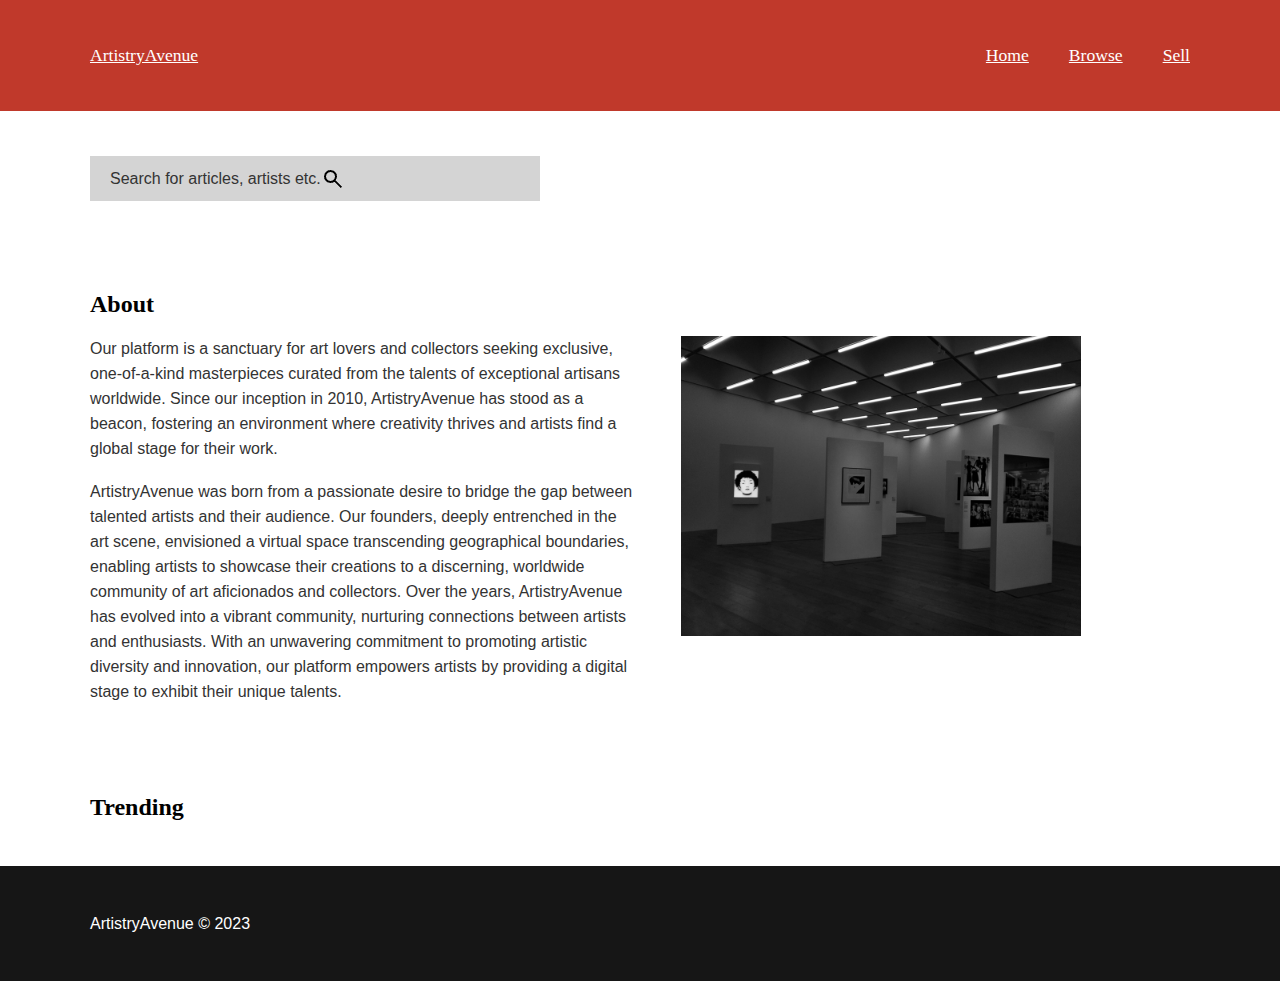
==== browse.html @ 3b598cd5 "Lektion 3.1" ====
<!DOCTYPE html>
<html lang="en">
<head>
    <meta charset="UTF-8">
    <meta name="viewport" content="width=device-width, initial-scale=1.0">
    <title>ArtistryAvenue | Browse</title>
    <link rel="stylesheet" href="css/style.css">
</head>
<body>
    <div class="content">
        <header>
            <p><a href="index.html">ArtistryAvenue</a></p>
            <ul>
                <li><a href="index.html">Home</a></li>
                <li><a href="browse.html">Browse</a></li>
                <li><a href="#">Sell</a></li>
            </ul>
        </header>
        <div id="first">
            <div id="search">
                <p>Search for articles, artists etc.</p>
                <img src="misc/search-icon.png" alt="search icon">
            </div>
        </div>
        <div id="second">
            <div class="x">
                <h2>About</h2>
                <br>
                <p>Our platform is a sanctuary for art lovers and collectors seeking exclusive, one-of-a-kind masterpieces curated from the talents of exceptional artisans worldwide. Since our inception in 2010, ArtistryAvenue has stood as a beacon, fostering an environment where creativity thrives and artists find a global stage for their work.</p>
                <br>
                <p>ArtistryAvenue was born from a passionate desire to bridge the gap between talented artists and their audience. Our founders, deeply entrenched in the art scene, envisioned a virtual space transcending geographical boundaries, enabling artists to showcase their creations to a discerning, worldwide community of art aficionados and collectors. Over the years, ArtistryAvenue has evolved into a vibrant community, nurturing connections between artists and enthusiasts. With an unwavering commitment to promoting artistic diversity and innovation, our platform empowers artists by providing a digital stage to exhibit their unique talents.</p>
            </div>
            <div class="y">
                <img src="img/art-gallary.jpg" alt="art gallery">
            </div>
        </div>
        <div id="third">
            <h2>Trending</h2>
        </div>
        <footer>
            <p>ArtistryAvenue &copy; 2023</p>
        </footer>
    </div>
</body>
</html>
---- css/style.css ----
* {
    padding: 0;
    margin: 0;
    box-sizing: border-box;
    font-family: times;
}
.content {
    display: grid;
    grid-template-columns: 1;
    grid-template-areas: 
    'he'
    'fi'
    'se'
    'th'
    'fo';
}
header, #first, #second, #third, footer {
    padding: 5vh 10vh;
}
#first p, #second p, #third p, footer p{
    font-family: Arial, Helvetica, sans-serif;
    color: #333333;
    line-height: 25px;
}
header {
    grid-area: he;
    background-color: #c0392b;
    display: flex;
    justify-content: space-between;
    font-size: 110%;
}
header ul {
    list-style: none;
    display: flex;
}
header li {
    margin-left: 40px;
}
header a {
    color: #fff;
}
#first {
    grid-area: fi;
    max-width: 70%;
}
#first button {
    background-color: #c0392b;
    color: #fff;
    border: none;
    padding: 1vh 2vh;
    font-size: 110%;
    cursor: pointer;
    margin-top: 2vh;
    border: 3px solid transparent;
}
#first button:hover {
    background-color: #fff;
    border: 3px solid #c0392b;
    color: #000;
}
#second {
    grid-area: se;
    max-width: 95%;
    display: flex;
}
#second img {
    width: 400px;
    margin: 5vh;
}
#third {
    grid-area: th;
    max-width: 70%;
}
footer {
    grid-area: fo;
    background-color: #161616;
}
footer p {
    color: #fff;
}
#search {
    display: flex;
    background-color: #d4d4d4;
    max-width: 50vh;
    padding: 10px 20px;
    align-items: flex-end;
}
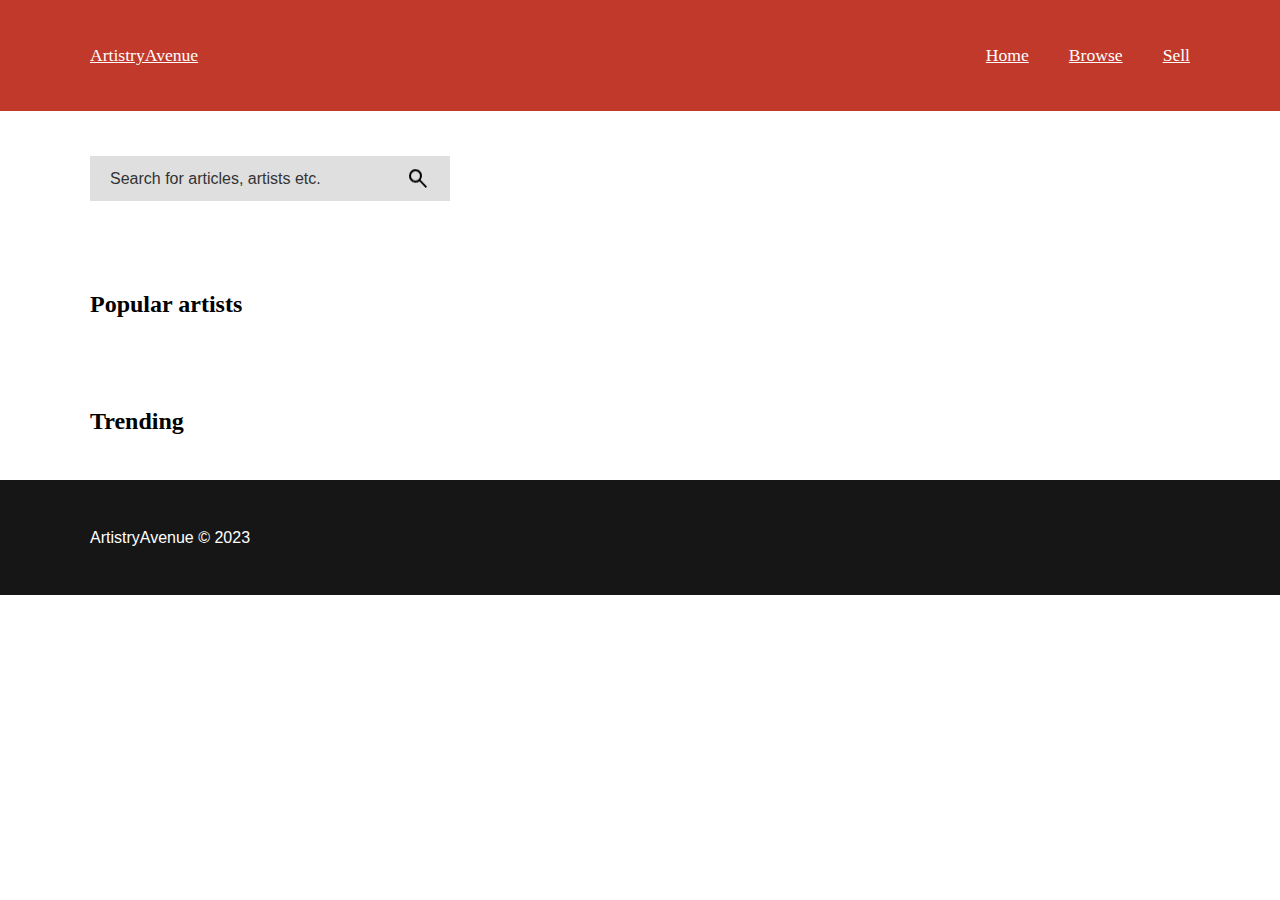
==== commit f5c32fc8: "Lektion 3.2" ====
--- a/browse.html
+++ b/browse.html
@@ -24,14 +24,7 @@
         </div>
         <div id="second">
             <div class="x">
-                <h2>About</h2>
-                <br>
-                <p>Our platform is a sanctuary for art lovers and collectors seeking exclusive, one-of-a-kind masterpieces curated from the talents of exceptional artisans worldwide. Since our inception in 2010, ArtistryAvenue has stood as a beacon, fostering an environment where creativity thrives and artists find a global stage for their work.</p>
-                <br>
-                <p>ArtistryAvenue was born from a passionate desire to bridge the gap between talented artists and their audience. Our founders, deeply entrenched in the art scene, envisioned a virtual space transcending geographical boundaries, enabling artists to showcase their creations to a discerning, worldwide community of art aficionados and collectors. Over the years, ArtistryAvenue has evolved into a vibrant community, nurturing connections between artists and enthusiasts. With an unwavering commitment to promoting artistic diversity and innovation, our platform empowers artists by providing a digital stage to exhibit their unique talents.</p>
-            </div>
-            <div class="y">
-                <img src="img/art-gallary.jpg" alt="art gallery">
+                <h2>Popular artists</h2>
             </div>
         </div>
         <div id="third">
--- a/css/style.css
+++ b/css/style.css
@@ -80,8 +80,8 @@
 }
 #search {
     display: flex;
-    background-color: #d4d4d4;
-    max-width: 50vh;
+    background-color: #dfdfdf;
+    max-width: 40vh;
     padding: 10px 20px;
-    align-items: flex-end;
+    justify-content: space-between;
 }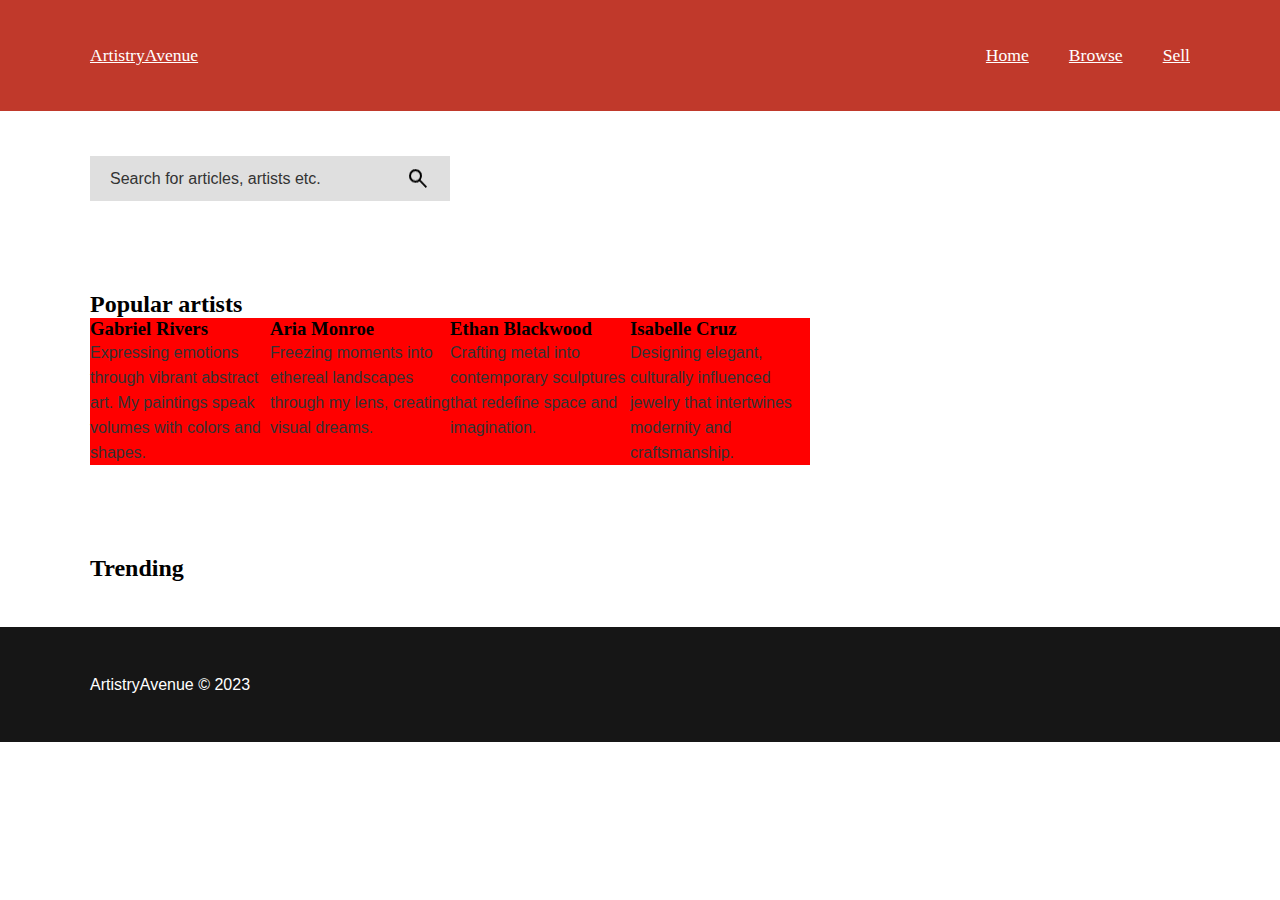
==== commit 79228933: "Lektion 3.3" ====
--- a/browse.html
+++ b/browse.html
@@ -25,6 +25,24 @@
         <div id="second">
             <div class="x">
                 <h2>Popular artists</h2>
+                <div id="img-grid">
+                    <article class="seller_card">
+                        <h3>Gabriel Rivers</h3>
+                        <p>Expressing emotions through vibrant abstract art. My paintings speak volumes with colors and shapes.</p>
+                    </article>
+                    <article class="seller_card">
+                        <h3>Aria Monroe</h3>
+                        <p>Freezing moments into ethereal landscapes through my lens, creating visual dreams.</p>
+                    </article>
+                    <article class="seller_card">
+                        <h3>Ethan Blackwood</h3>
+                        <p>Crafting metal into contemporary sculptures that redefine space and imagination.</p>
+                    </article>
+                    <article class="seller_card">
+                        <h3>Isabelle Cruz</h3>
+                        <p>Designing elegant, culturally influenced jewelry that intertwines modernity and craftsmanship.</p>
+                    </article>
+                </div>
             </div>
         </div>
         <div id="third">
--- a/css/style.css
+++ b/css/style.css
@@ -84,4 +84,12 @@
     max-width: 40vh;
     padding: 10px 20px;
     justify-content: space-between;
+}
+#img-grid {
+    display: flex;
+    justify-content: space-between;
+}
+.seller_card {
+    background-color: red;
+    width: 20vh;
 }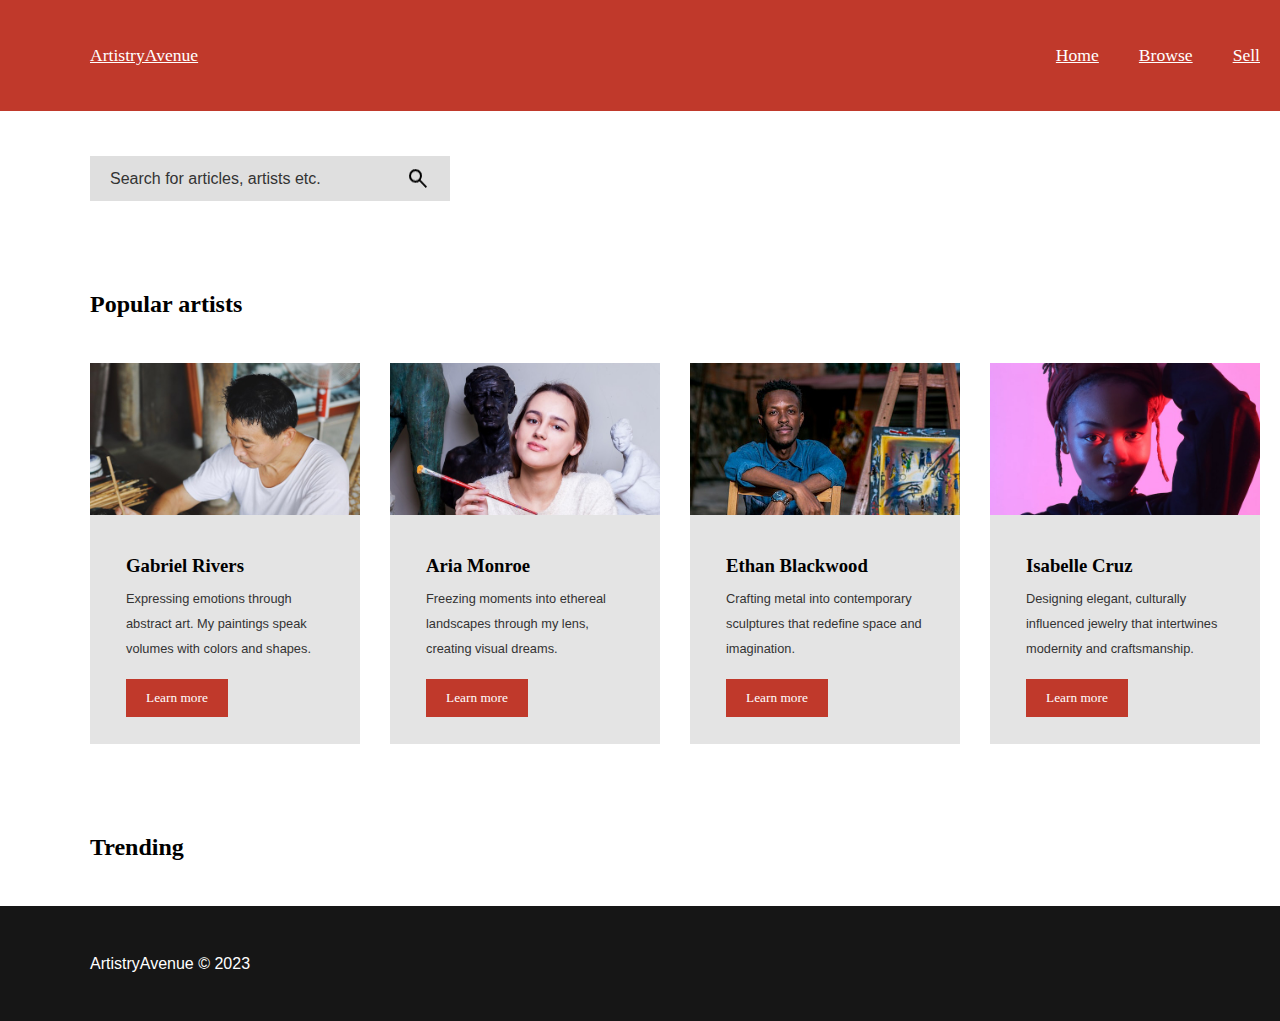
==== commit a2d3e01b: "Lektion 4" ====
--- a/browse.html
+++ b/browse.html
@@ -27,20 +27,36 @@
                 <h2>Popular artists</h2>
                 <div id="img-grid">
                     <article class="seller_card">
-                        <h3>Gabriel Rivers</h3>
-                        <p>Expressing emotions through vibrant abstract art. My paintings speak volumes with colors and shapes.</p>
+                        <img src="img/male-artist-1.jpg" alt="Gabriel Rivers">
+                        <div class="seller_card_text">
+                            <h3>Gabriel Rivers</h3>
+                            <p>Expressing emotions through abstract art. My paintings speak volumes with colors and shapes.</p>
+                            <button>Learn more</button>
+                        </div>
                     </article>
                     <article class="seller_card">
-                        <h3>Aria Monroe</h3>
-                        <p>Freezing moments into ethereal landscapes through my lens, creating visual dreams.</p>
+                        <img src="img/woman-artist-1.jpg" alt="Aria Monroe">
+                        <div class="seller_card_text">
+                            <h3>Aria Monroe</h3>
+                            <p>Freezing moments into ethereal landscapes through my lens, creating visual dreams.</p>
+                            <button>Learn more</button>
+                        </div>
                     </article>
                     <article class="seller_card">
-                        <h3>Ethan Blackwood</h3>
-                        <p>Crafting metal into contemporary sculptures that redefine space and imagination.</p>
+                        <img src="img/male-artist-2.jpg" alt="Ethan Blackwood">
+                        <div class="seller_card_text">
+                            <h3>Ethan Blackwood</h3>
+                            <p>Crafting metal into contemporary sculptures that redefine space and imagination.</p>
+                            <button>Learn more</button>
+                        </div>
                     </article>
                     <article class="seller_card">
-                        <h3>Isabelle Cruz</h3>
-                        <p>Designing elegant, culturally influenced jewelry that intertwines modernity and craftsmanship.</p>
+                        <img src="img/woman-artist-2.jpg" alt="Isabelle Cruz">
+                        <div class="seller_card_text">
+                            <h3>Isabelle Cruz</h3>
+                            <p>Designing elegant, culturally influenced jewelry that intertwines modernity and craftsmanship.</p>
+                            <button>Learn more</button>
+                        </div>
                     </article>
                 </div>
             </div>
--- a/css/style.css
+++ b/css/style.css
@@ -63,7 +63,7 @@
     max-width: 95%;
     display: flex;
 }
-#second img {
+.y {
     width: 400px;
     margin: 5vh;
 }
@@ -88,8 +88,33 @@
 #img-grid {
     display: flex;
     justify-content: space-between;
+    margin-top: 5vh;
+    width: 130vh;
 }
 .seller_card {
-    background-color: red;
-    width: 20vh;
+    width: 30vh;
+    background-color: #e4e4e4;
+}
+.seller_card img {
+    width: 30vh;
+}
+.seller_card_text {
+    padding: 4vh 4vh 3vh 4vh;
+}
+.seller_card p {
+    margin-top: 1vh;
+    font-size: 80%;
+}
+.seller_card button {
+    margin-top: 2vh;
+    background-color: #c0392b;
+    color: #fff;
+    cursor: pointer;
+    padding: 1vh 2vh;
+    border: 2px solid transparent;
+}
+.seller_card button:hover {
+    background-color: transparent;
+    border: 2px solid #c0392b;
+    color: #000;
 }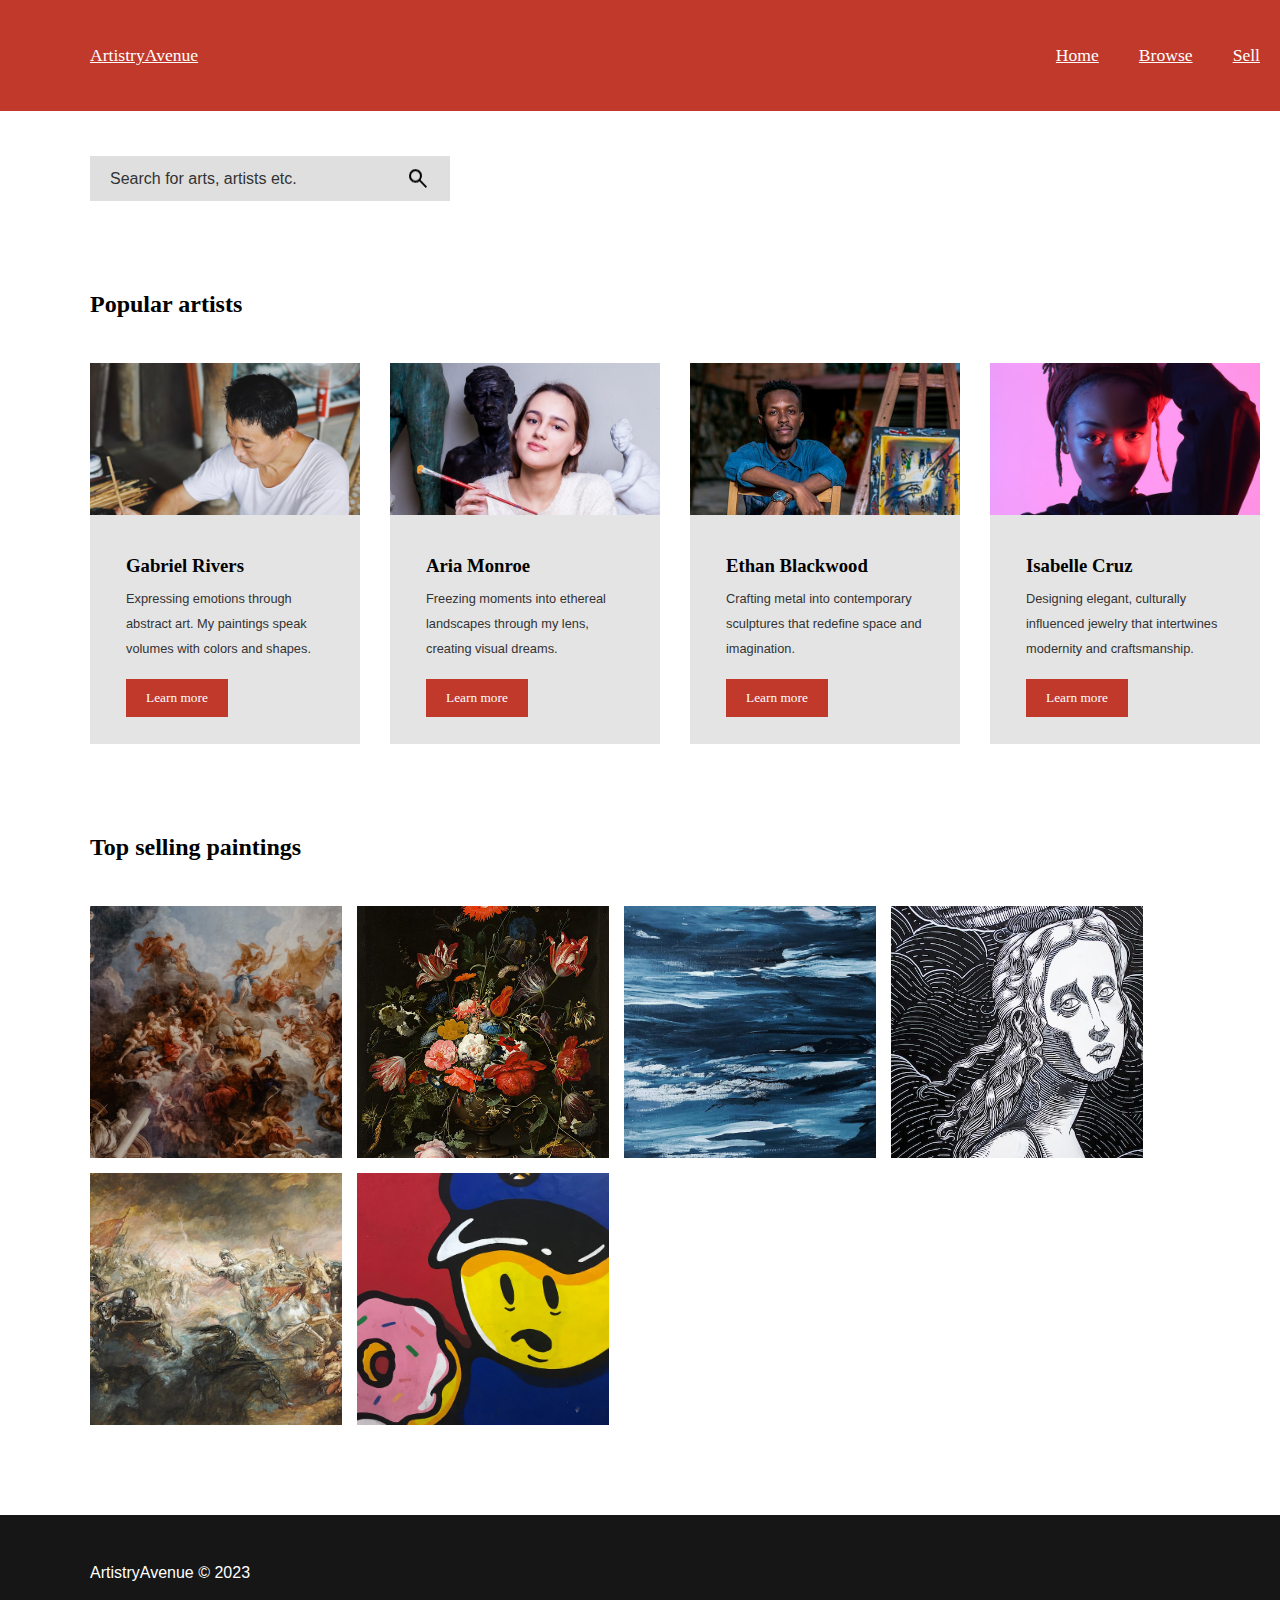
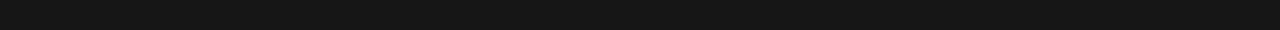
==== commit 3f1a9306: "Lektion 4.1" ====
--- a/browse.html
+++ b/browse.html
@@ -18,7 +18,7 @@
         </header>
         <div id="first">
             <div id="search">
-                <p>Search for articles, artists etc.</p>
+                <p>Search for arts, artists etc.</p>
                 <img src="misc/search-icon.png" alt="search icon">
             </div>
         </div>
@@ -62,7 +62,15 @@
             </div>
         </div>
         <div id="third">
-            <h2>Trending</h2>
+            <h2>Top selling paintings</h2>
+            <div id="top-selling-paintings">
+                <section id="s1"></section>
+                <section id="s2"></section>
+                <section id="s3"></section>
+                <section id="s4"></section>
+                <section id="s5"></section>
+                <section id="s6"></section>
+            </div>
         </div>
         <footer>
             <p>ArtistryAvenue &copy; 2023</p>
--- a/css/style.css
+++ b/css/style.css
@@ -69,7 +69,7 @@
 }
 #third {
     grid-area: th;
-    max-width: 70%;
+    max-width: 100%;
 }
 footer {
     grid-area: fo;
@@ -117,4 +117,38 @@
     background-color: transparent;
     border: 2px solid #c0392b;
     color: #000;
+}
+#top-selling-paintings {
+    display: grid;
+    display: flex;
+    flex-wrap: wrap;
+    gap: 15px;
+    max-width: 100%;
+    margin: 5vh 0;
+}
+#top-selling-paintings section {
+    width: 28vh;
+    height: 28vh;
+    background-size: cover;
+}
+#top-selling-paintings section:hover {
+    cursor: pointer;
+}
+#s1 {
+    background-image: url(../img/art-work-1.jpg); 
+}
+#s2 {
+    background-image: url(../img/artwork-2.jpg);
+}
+#s3 {
+    background-image: url(../img/artwork-3.jpg);
+}
+#s4 {
+    background-image: url(../img/artwork-4.jpg);
+}
+#s5 {
+    background-image: url(../img/artwork-5.jpg);
+}
+#s6 {
+    background-image: url(../img/artwork-6.jpg);
 }